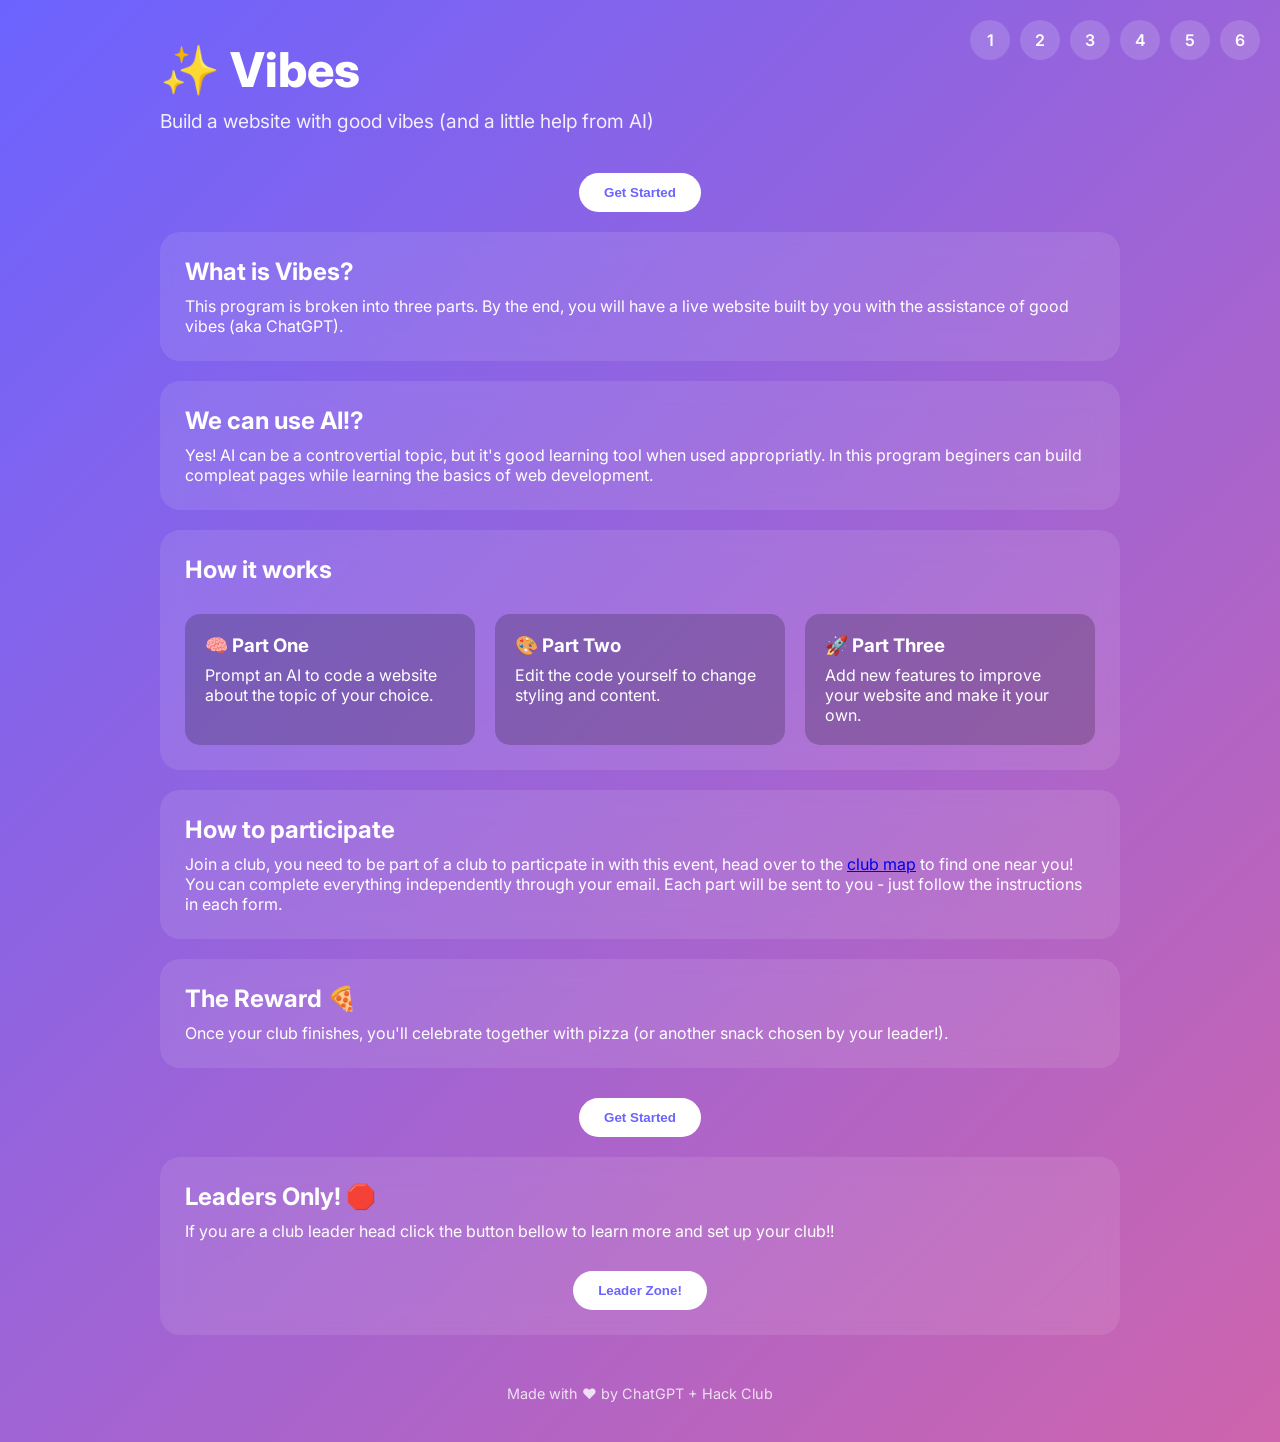
==== index.html @ 8cb4c46f "Add  HTML structure, SVG icons, and CSS styles for Vibes project" ====
<!DOCTYPE html>
<html lang="en">
<head>
  <meta charset="UTF-8">
  <meta name="viewport" content="width=device-width, initial-scale=1.0">
  <title>Vibes YSWS</title>
  <link href="https://fonts.googleapis.com/css2?family=Inter:wght@400;600;800&display=swap" rel="stylesheet">
  <link rel="stylesheet" href="styles.css">
</head>
<body>
  <div class="container">
    <h1>✨ Vibes </h1>
    <p class="subtitle">Build a website with good vibes (and a little help from AI)</p>
    
    <div class="cta">
      <button onclick="window.open('https://forms.hackclub.com/vibes-one', '_blank')">Get Started</button>
    </div>

    <br>
    
    <div class="navbar">
        <a href="#what">1</a>
        <a href="#ai">2</a>
        <a href="#how">3</a>
        <a href="#participate">4</a>
        <a href="#reward">5</a>
        <a href="#leaders">6</a>
    </div>

    <div class="card" id="what">
      <h2>What is Vibes?</h2>
      <p>
        This program is broken into three parts. By the end, you will have a live website built by you with the assistance of good vibes (aka ChatGPT).
      </p>
    </div>

    <div class="card" id="ai">
      <h2>We can use AI!?</h2>
      <p>
        Yes! AI can be a controvertial topic, but it's good learning tool when used appropriatly. In this program beginers can build compleat pages while learning the basics of web development.
      </p>
    </div>

    <div class="card" id="how">
      <h2>How it works</h2>
      <div class="steps">
        <div class="step">
          <h3>🧠 Part One</h3>
          <p>Prompt an AI to code a website about the topic of your choice.</p>
        </div>
        <div class="step">
          <h3>🎨 Part Two</h3>
          <p>Edit the code yourself to change styling and content.</p>
        </div>
        <div class="step">
          <h3>🚀 Part Three</h3>
          <p>Add new features to improve your website and make it your own.</p>
        </div>
      </div>
    </div>

    <div class="card" id="participate">
      <h2>How to participate</h2>
      <p>
        Join a club, you need to be part of a club to particpate in with this event, head over to the <a href="https://hackclub.com/maps">club map</a> to find one near you!
        You can complete everything independently through your email. Each part will be sent to you - just follow the instructions in each form.
      </p>
    </div>

    <div class="card" id="reward">
      <h2>The Reward 🍕</h2>
      <p>
        Once your club finishes, you'll celebrate together with pizza (or another snack chosen by your leader!).
      </p>
    </div>

    <div class="cta">
      <button onclick="window.open('https://forms.hackclub.com/vibes-one', '_blank')">Get Started</button>
    </div>

    <br>

    <div class="card" id="leaders">
        <h2>Leaders Only! 🛑</h2>
        <p>
            If you are a club leader head click the button bellow to learn more and set up your club!!
        </p>
        <div class="cta">
          <button onclick="window.location.href='leaders.html'">Leader Zone!</button>
        </div>
    </div>



    <div class="footer">
      Made with ❤️ by ChatGPT + Hack Club
    </div>
  </div>
</body>
</html>
---- styles.css ----
* { margin: 0; padding: 0; box-sizing: border-box; transition: all 0.2s ease;}

html {
    scroll-behavior: smooth;
}

body {
    cursor: url('./cursor.svg') 4 3, auto;
}

a,
button,
input,
select,
textarea,
[role="button"] {
    cursor: url('./cursor-click.svg') 4 3, pointer;
}

body {
    font-family: 'Inter', sans-serif;
    background: linear-gradient(135deg, #6C63FF, #FF6584, #42E2B8);
    background-size: 300% 300%;
    animation: gradientShift 10s ease infinite;
    color: white;
    min-height: 100vh;
}

@keyframes gradientShift {
    0% { background-position: 0% 50%; }
    50% { background-position: 100% 50%; }
    100% { background-position: 0% 50%; }
}

.container {
    max-width: 1000px;
    margin: auto;
    padding: 40px 20px;
}

h1 {
    font-size: 3rem;
    font-weight: 800;
    margin-bottom: 10px;
}

.subtitle {
    font-size: 1.2rem;
    opacity: 0.9;
    margin-bottom: 40px;
}

.card {
    background: rgba(255,255,255,0.1);
    backdrop-filter: blur(12px);
    border-radius: 20px;
    padding: 25px;
    margin-bottom: 20px;
    transition: transform 0.2s ease, box-shadow 0.2s ease;
}

.card:hover {
    transform: translateY(-5px);
    box-shadow: 0 10px 25px rgba(0,0,0,0.2);
}

.card h2 {
    margin-bottom: 10px;
}

.steps {
    display: grid;
    grid-template-columns: repeat(auto-fit, minmax(250px, 1fr));
    gap: 20px;
    margin-top: 30px;
}

.step {
    background: rgba(0,0,0,0.2);
    padding: 20px;
    border-radius: 15px;
}

.step h3 {
    margin-bottom: 8px;
}

.footer {
    text-align: center;
    margin-top: 50px;
    font-size: 0.9rem;
    opacity: 0.8;
}

.cta {
    margin-top: 30px;
    text-align: center;
}

.cta button {
    background: white;
    color: #6C63FF;
    border: none;
    padding: 12px 25px;
    border-radius: 999px;
    font-weight: 600;
    cursor: url('./cursor-click.svg') 4 3, pointer;
    transition: all 0.2s ease;
}

.cta button:hover {
    transform: scale(1.05);
    box-shadow: 0 5px 15px rgba(0,0,0,0.2);
}

.navbar {
    position: fixed;
    top: 20px;
    right: 20px;
    display: flex;
    gap: 10px;
    z-index: 1000;
}

.navbar a {
    background: rgba(255,255,255,0.15);
    backdrop-filter: blur(10px);
    color: white;
    text-decoration: none;
    font-weight: 600;
    width: 40px;
    height: 40px;
    display: flex;
    align-items: center;
    justify-content: center;
    border-radius: 50%;
    transition: all 0.2s ease;
}

.navbar a:hover {
    background: white;
    color: #6C63FF;
    transform: scale(1.1);
}
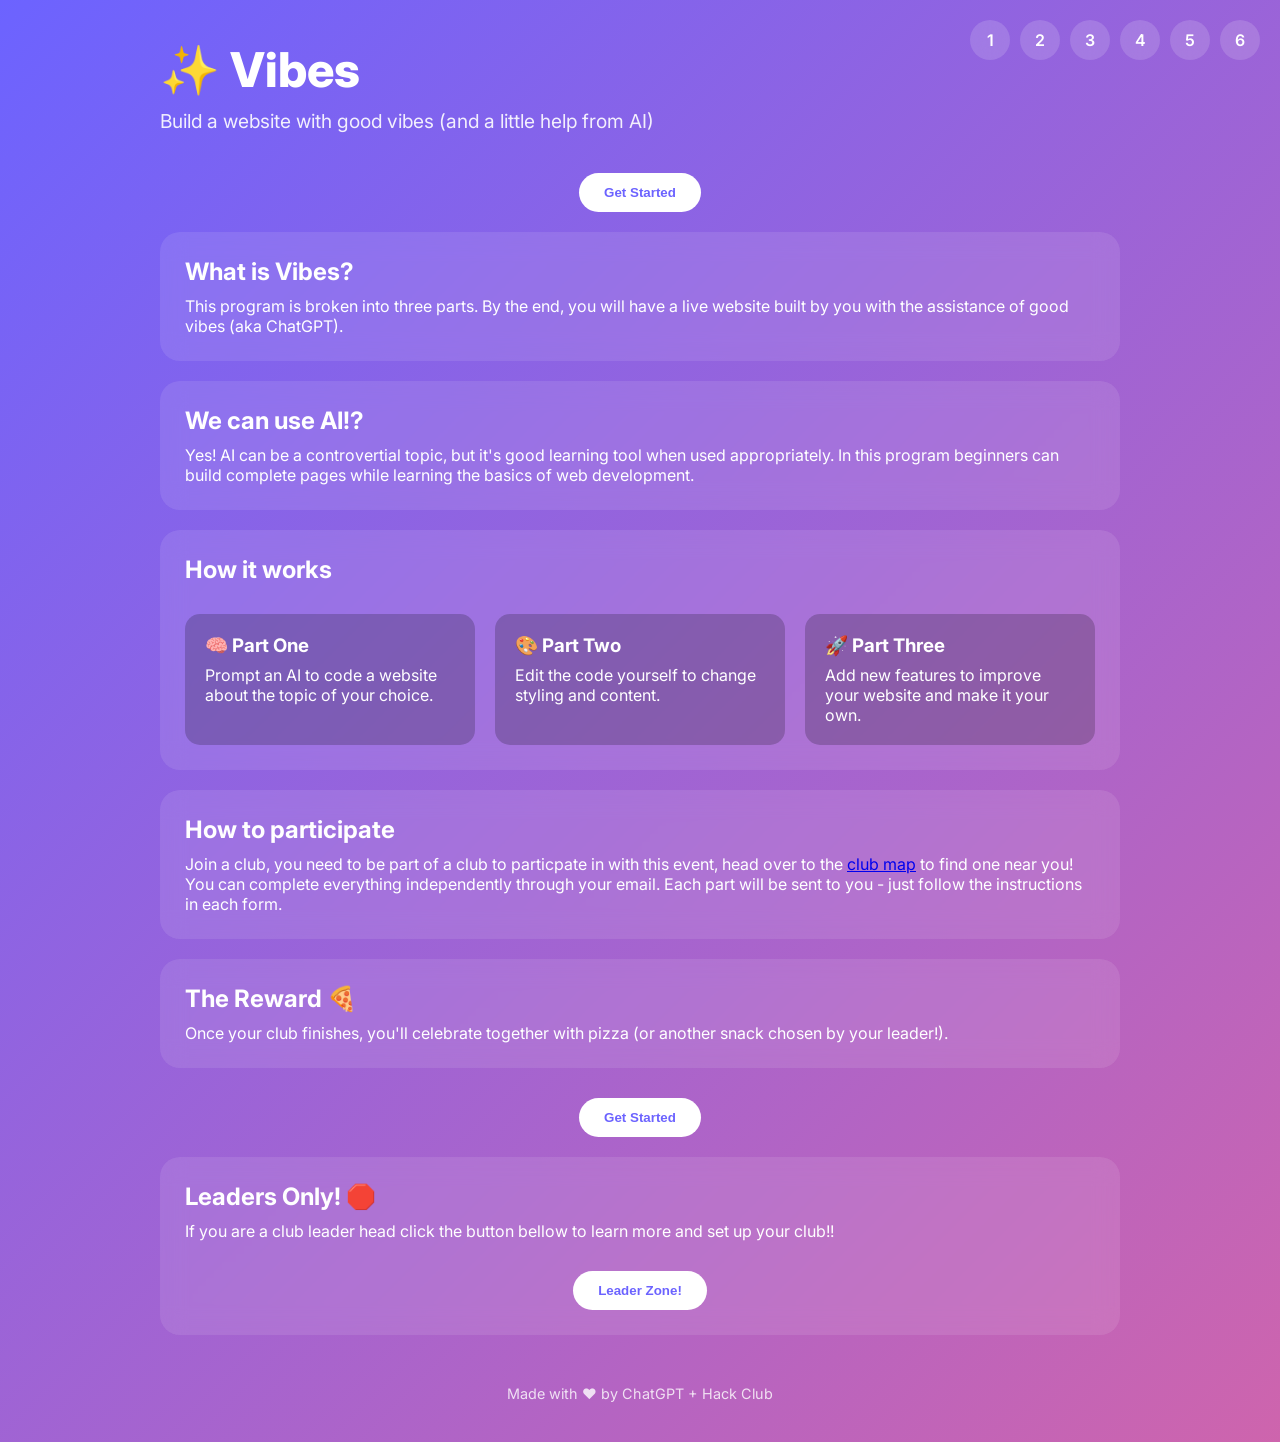
==== commit 2e47ada2: "Fix spelling errors" ====
--- a/index.html
+++ b/index.html
@@ -37,7 +37,7 @@
     <div class="card" id="ai">
       <h2>We can use AI!?</h2>
       <p>
-        Yes! AI can be a controvertial topic, but it's good learning tool when used appropriatly. In this program beginers can build compleat pages while learning the basics of web development.
+        Yes! AI can be a controvertial topic, but it's good learning tool when used appropriately. In this program beginners can build complete pages while learning the basics of web development.
       </p>
     </div>
 
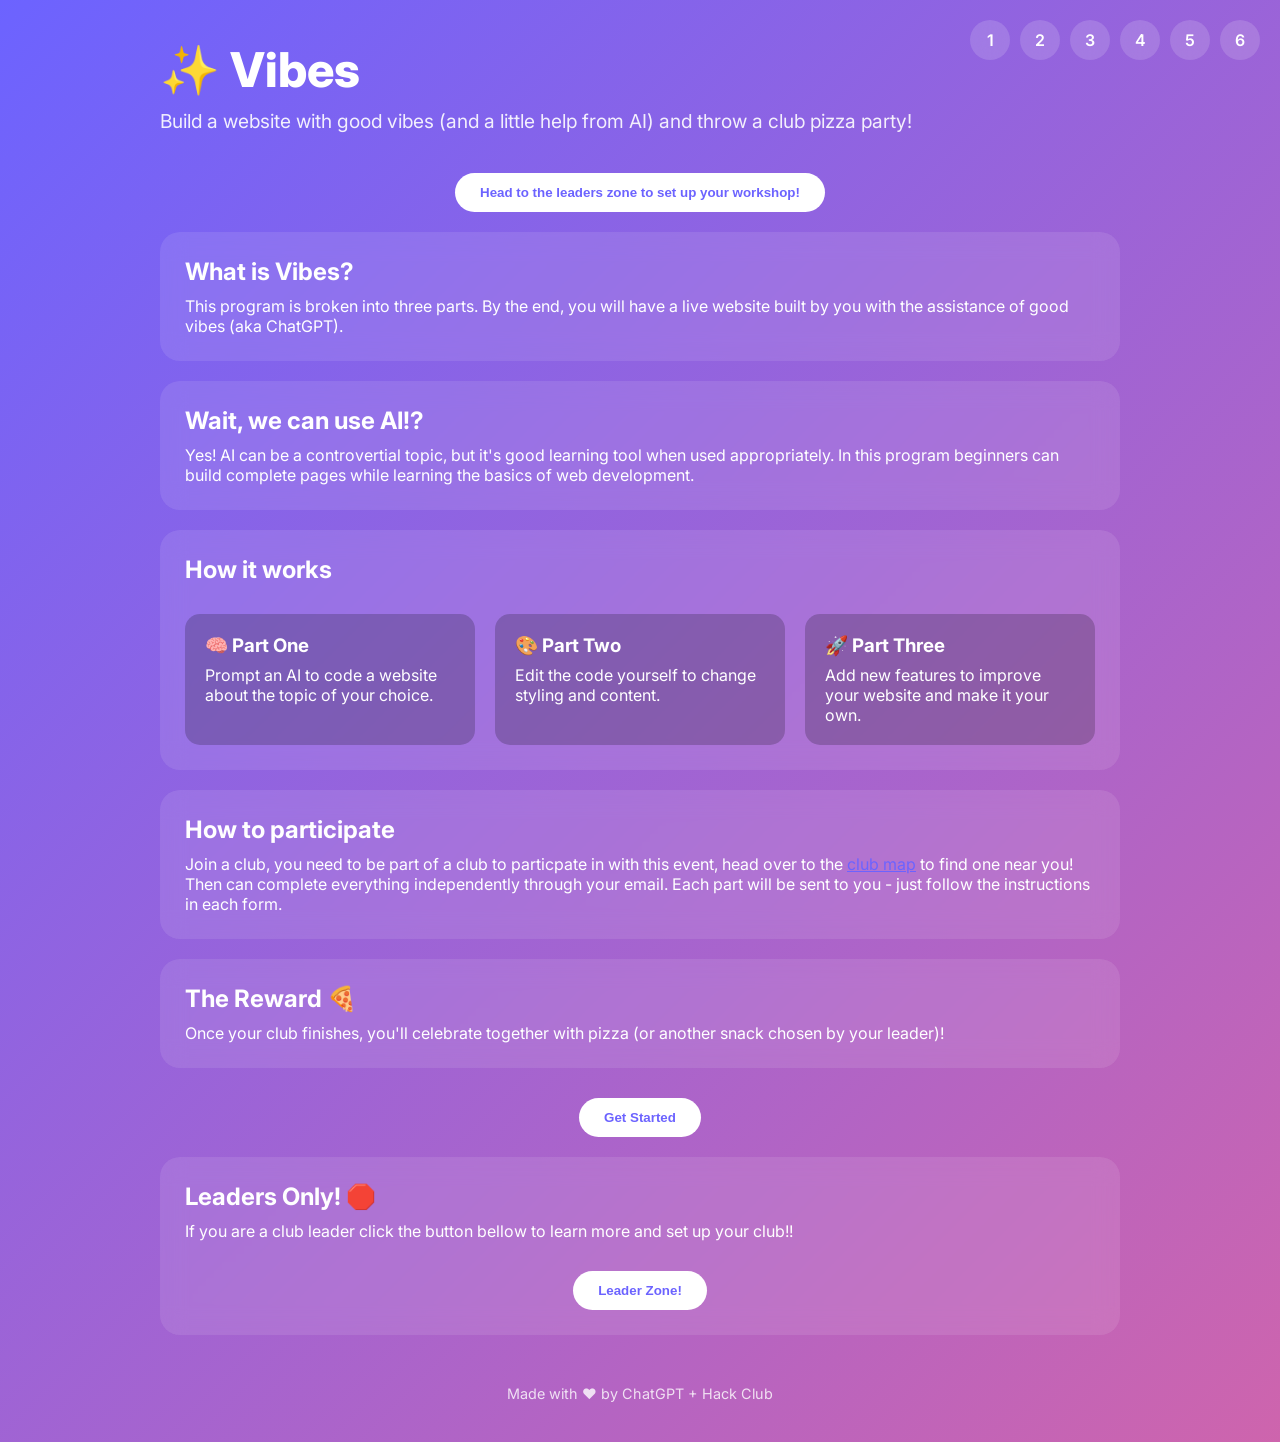
==== commit ebb255c2: "Update links and fix typos in HTML; enhance link styles in CSS" ====
--- a/index.html
+++ b/index.html
@@ -6,14 +6,15 @@
   <title>Vibes YSWS</title>
   <link href="https://fonts.googleapis.com/css2?family=Inter:wght@400;600;800&display=swap" rel="stylesheet">
   <link rel="stylesheet" href="styles.css">
+  <link rel="icon" type="image/png" href="assets/favicon.png">
 </head>
 <body>
   <div class="container">
     <h1>✨ Vibes </h1>
-    <p class="subtitle">Build a website with good vibes (and a little help from AI)</p>
+    <p class="subtitle">Build a website with good vibes (and a little help from AI) and throw a club pizza party!</p>
     
     <div class="cta">
-      <button onclick="window.open('https://forms.hackclub.com/vibes-one', '_blank')">Get Started</button>
+      <button onclick="window.location.href='leaders'">Head to the leaders zone to set up your workshop!</button>
     </div>
 
     <br>
@@ -35,7 +36,7 @@
     </div>
 
     <div class="card" id="ai">
-      <h2>We can use AI!?</h2>
+      <h2>Wait, we can use AI!?</h2>
       <p>
         Yes! AI can be a controvertial topic, but it's good learning tool when used appropriately. In this program beginners can build complete pages while learning the basics of web development.
       </p>
@@ -62,15 +63,15 @@
     <div class="card" id="participate">
       <h2>How to participate</h2>
       <p>
-        Join a club, you need to be part of a club to particpate in with this event, head over to the <a href="https://hackclub.com/maps">club map</a> to find one near you!
-        You can complete everything independently through your email. Each part will be sent to you - just follow the instructions in each form.
+        Join a club, you need to be part of a club to particpate in with this event, head over to the <a href="https://hackclub.com/map">club map</a> to find one near you!
+        Then can complete everything independently through your email. Each part will be sent to you - just follow the instructions in each form.
       </p>
     </div>
 
     <div class="card" id="reward">
       <h2>The Reward 🍕</h2>
       <p>
-        Once your club finishes, you'll celebrate together with pizza (or another snack chosen by your leader!).
+        Once your club finishes, you'll celebrate together with pizza (or another snack chosen by your leader)!
       </p>
     </div>
 
@@ -83,14 +84,12 @@
     <div class="card" id="leaders">
         <h2>Leaders Only! 🛑</h2>
         <p>
-            If you are a club leader head click the button bellow to learn more and set up your club!!
+            If you are a club leader click the button bellow to learn more and set up your club!!
         </p>
         <div class="cta">
-          <button onclick="window.location.href='leaders.html'">Leader Zone!</button>
+          <button onclick="window.location.href='leaders'">Leader Zone!</button>
         </div>
     </div>
-
-
 
     <div class="footer">
       Made with ❤️ by ChatGPT + Hack Club
--- a/styles.css
+++ b/styles.css
@@ -5,7 +5,7 @@
 }
 
 body {
-    cursor: url('./cursor.svg') 4 3, auto;
+    cursor: url('assets/cursor.svg') 4 3, auto;
 }
 
 a,
@@ -14,7 +14,7 @@
 select,
 textarea,
 [role="button"] {
-    cursor: url('./cursor-click.svg') 4 3, pointer;
+    cursor: url('assets/cursor-click.svg') 4 3, pointer;
 }
 
 body {
@@ -44,6 +44,13 @@
     margin-bottom: 10px;
 }
 
+a {
+    color: #6C63FF;
+}
+a:hover {
+    color: #3429ff;
+    font-size: 1.5rem;
+}
 .subtitle {
     font-size: 1.2rem;
     opacity: 0.9;
@@ -104,7 +111,7 @@
     padding: 12px 25px;
     border-radius: 999px;
     font-weight: 600;
-    cursor: url('./cursor-click.svg') 4 3, pointer;
+    cursor: url('assets/cursor-click.svg') 4 3, pointer;
     transition: all 0.2s ease;
 }
 
@@ -141,4 +148,4 @@
     background: white;
     color: #6C63FF;
     transform: scale(1.1);
-}+}
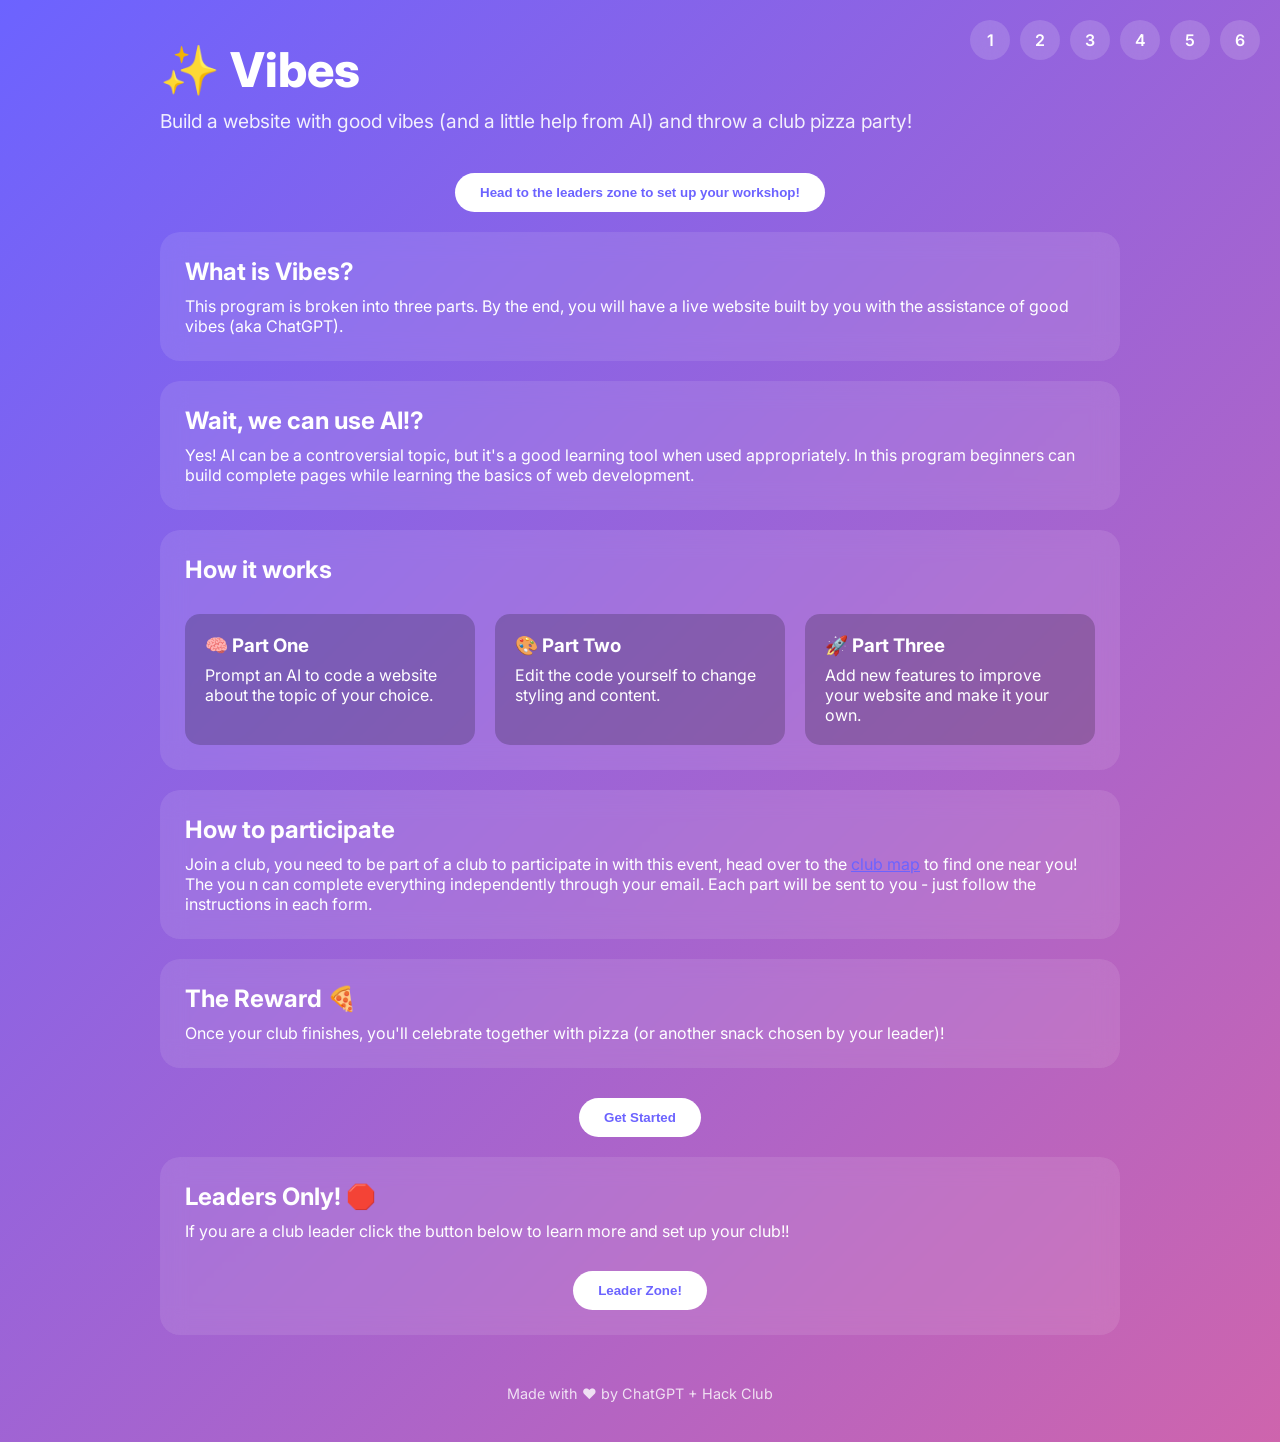
==== commit 6f22c66d: "Fix typos and improve wording in HTML files" ====
--- a/index.html
+++ b/index.html
@@ -38,7 +38,7 @@
     <div class="card" id="ai">
       <h2>Wait, we can use AI!?</h2>
       <p>
-        Yes! AI can be a controvertial topic, but it's good learning tool when used appropriately. In this program beginners can build complete pages while learning the basics of web development.
+        Yes! AI can be a controversial topic, but it's a good learning tool when used appropriately. In this program beginners can build complete pages while learning the basics of web development.
       </p>
     </div>
 
@@ -63,8 +63,8 @@
     <div class="card" id="participate">
       <h2>How to participate</h2>
       <p>
-        Join a club, you need to be part of a club to particpate in with this event, head over to the <a href="https://hackclub.com/map">club map</a> to find one near you!
-        Then can complete everything independently through your email. Each part will be sent to you - just follow the instructions in each form.
+        Join a club, you need to be part of a club to participate in with this event, head over to the <a href="https://hackclub.com/map">club map</a> to find one near you!
+        The you n can complete everything independently through your email. Each part will be sent to you - just follow the instructions in each form.
       </p>
     </div>
 
@@ -84,7 +84,7 @@
     <div class="card" id="leaders">
         <h2>Leaders Only! 🛑</h2>
         <p>
-            If you are a club leader click the button bellow to learn more and set up your club!!
+            If you are a club leader click the button below to learn more and set up your club!!
         </p>
         <div class="cta">
           <button onclick="window.location.href='leaders'">Leader Zone!</button>
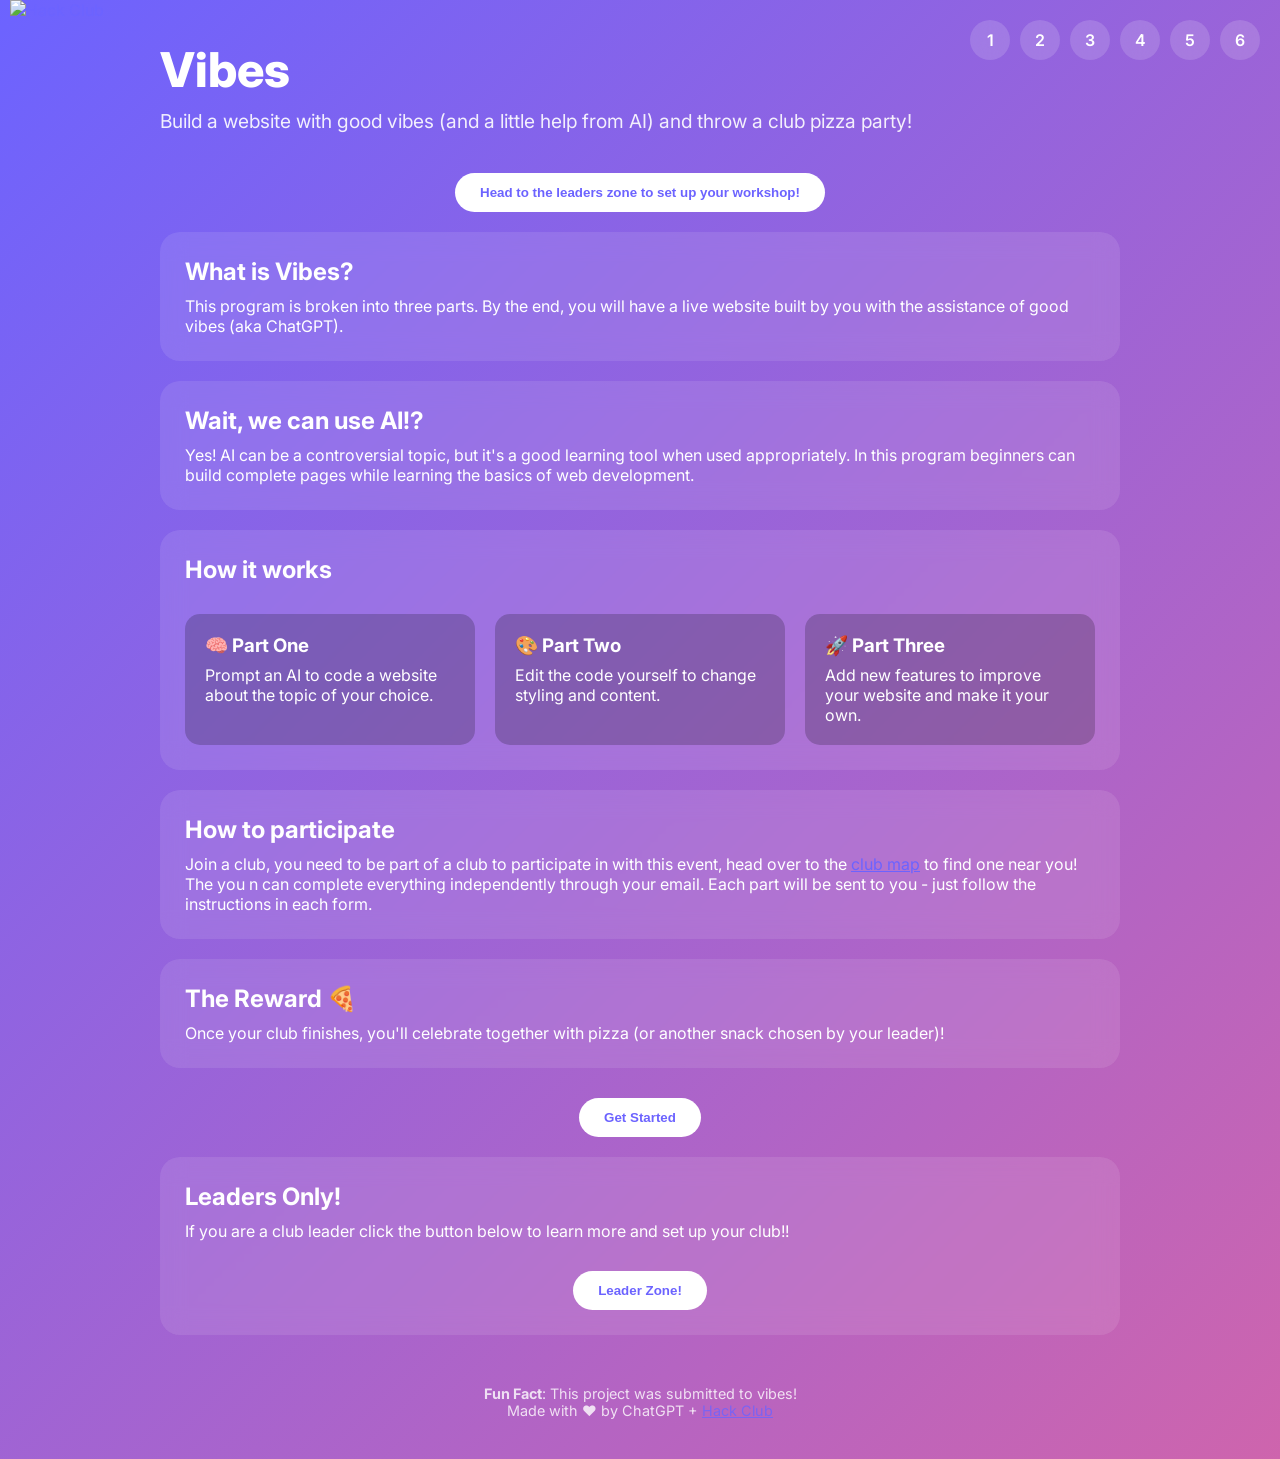
==== commit 3dc1e9fe: "Add banner to index and leaders pages; update footer and navbar styles" ====
--- a/index.html
+++ b/index.html
@@ -9,8 +9,11 @@
   <link rel="icon" type="image/png" href="assets/favicon.png">
 </head>
 <body>
+
+  <a class="banner" href="https://hackclub.com/"><img style="position: absolute; top: 0; left: 10px; border: 0; width: 128px; z-index: 1000;" src="https://assets.hackclub.com/flag-orpheus-top.svg" alt="Hack Club"/></a>
+  
   <div class="container">
-    <h1>✨ Vibes </h1>
+    <h1>Vibes</h1>
     <p class="subtitle">Build a website with good vibes (and a little help from AI) and throw a club pizza party!</p>
     
     <div class="cta">
@@ -82,7 +85,7 @@
     <br>
 
     <div class="card" id="leaders">
-        <h2>Leaders Only! 🛑</h2>
+        <h2>Leaders Only!</h2>
         <p>
             If you are a club leader click the button below to learn more and set up your club!!
         </p>
@@ -92,7 +95,9 @@
     </div>
 
     <div class="footer">
-      Made with ❤️ by ChatGPT + Hack Club
+      <b>Fun Fact</b>: This project was submitted to vibes!
+      <br>
+      Made with ❤️ by ChatGPT + <a href="https://hackclub.com">Hack Club</a>
     </div>
   </div>
 </body>
--- a/styles.css
+++ b/styles.css
@@ -51,6 +51,7 @@
     color: #3429ff;
     font-size: 1.5rem;
 }
+
 .subtitle {
     font-size: 1.2rem;
     opacity: 0.9;
@@ -97,6 +98,10 @@
     margin-top: 50px;
     font-size: 0.9rem;
     opacity: 0.8;
+}
+
+.footer a:hover{
+    font-size: 1.3rem;
 }
 
 .cta {
@@ -149,3 +154,33 @@
     color: #6C63FF;
     transform: scale(1.1);
 }
+
+.banner {
+    top: -30px;
+    left: 10px;
+    z-index: 1001;
+}
+
+.banner img {
+    height: 4em;
+}
+
+.banner:hover img {
+    animation: wave-flag 0.5s linear infinite alternate;
+}
+
+@keyframes wave-flag {
+    0% {
+        transform: rotate(0deg);
+    }
+    100% {
+        transform: rotate(-5deg);
+    }
+}
+
+@media (max-width: 768px) {
+    .banner,
+    .navbar {
+        display: none;
+    }
+}
